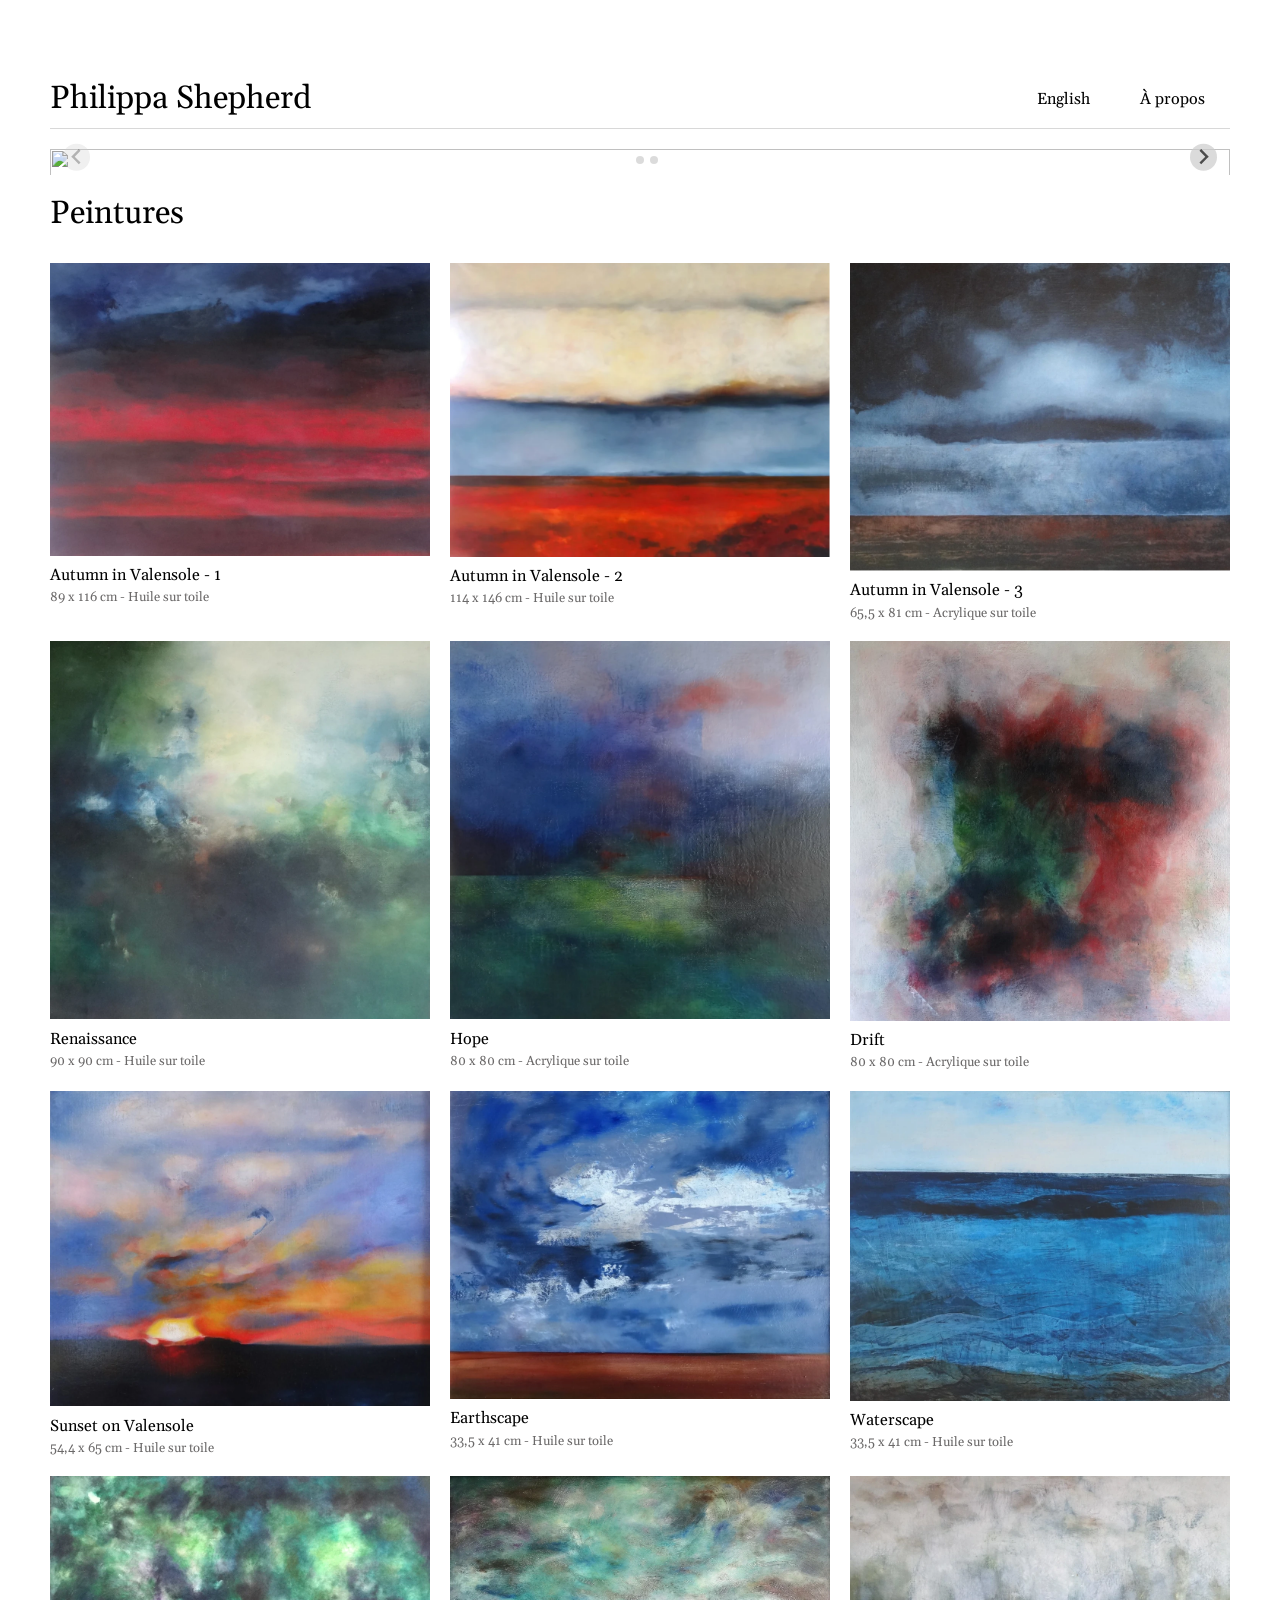
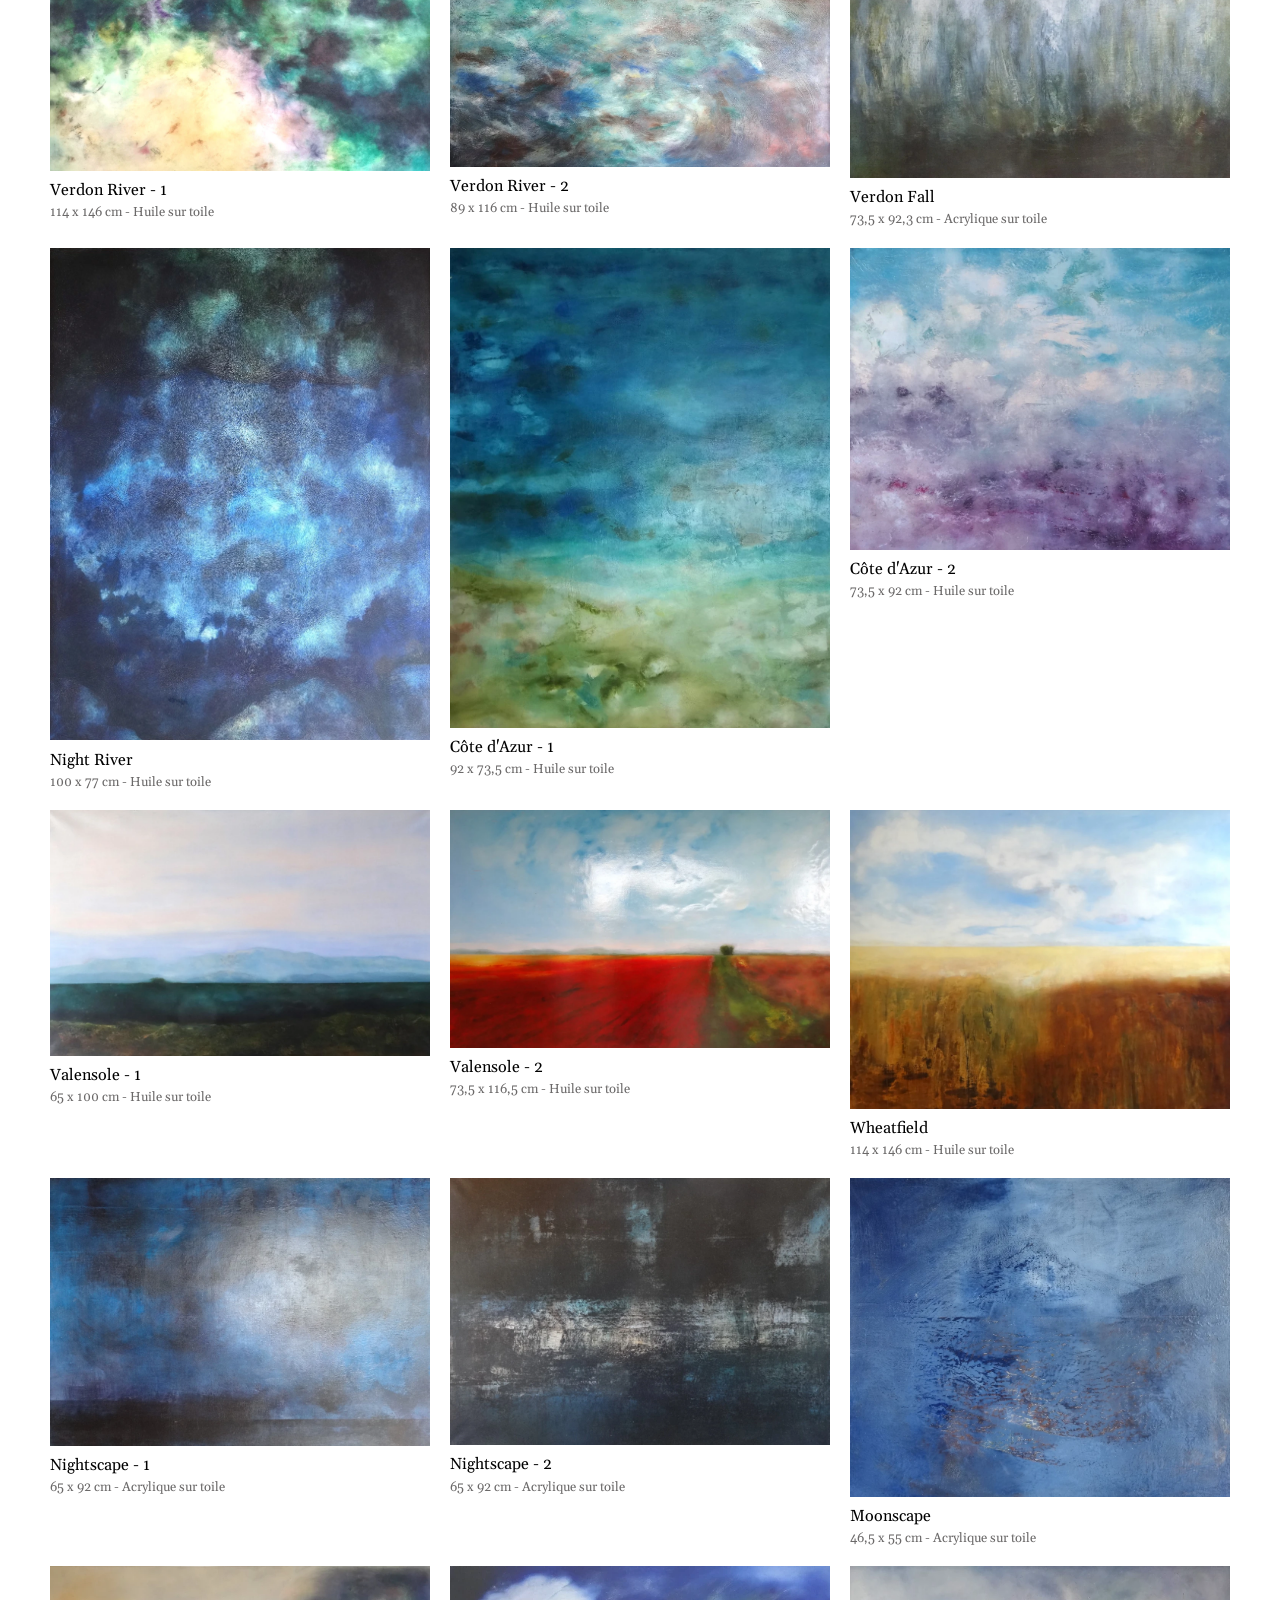
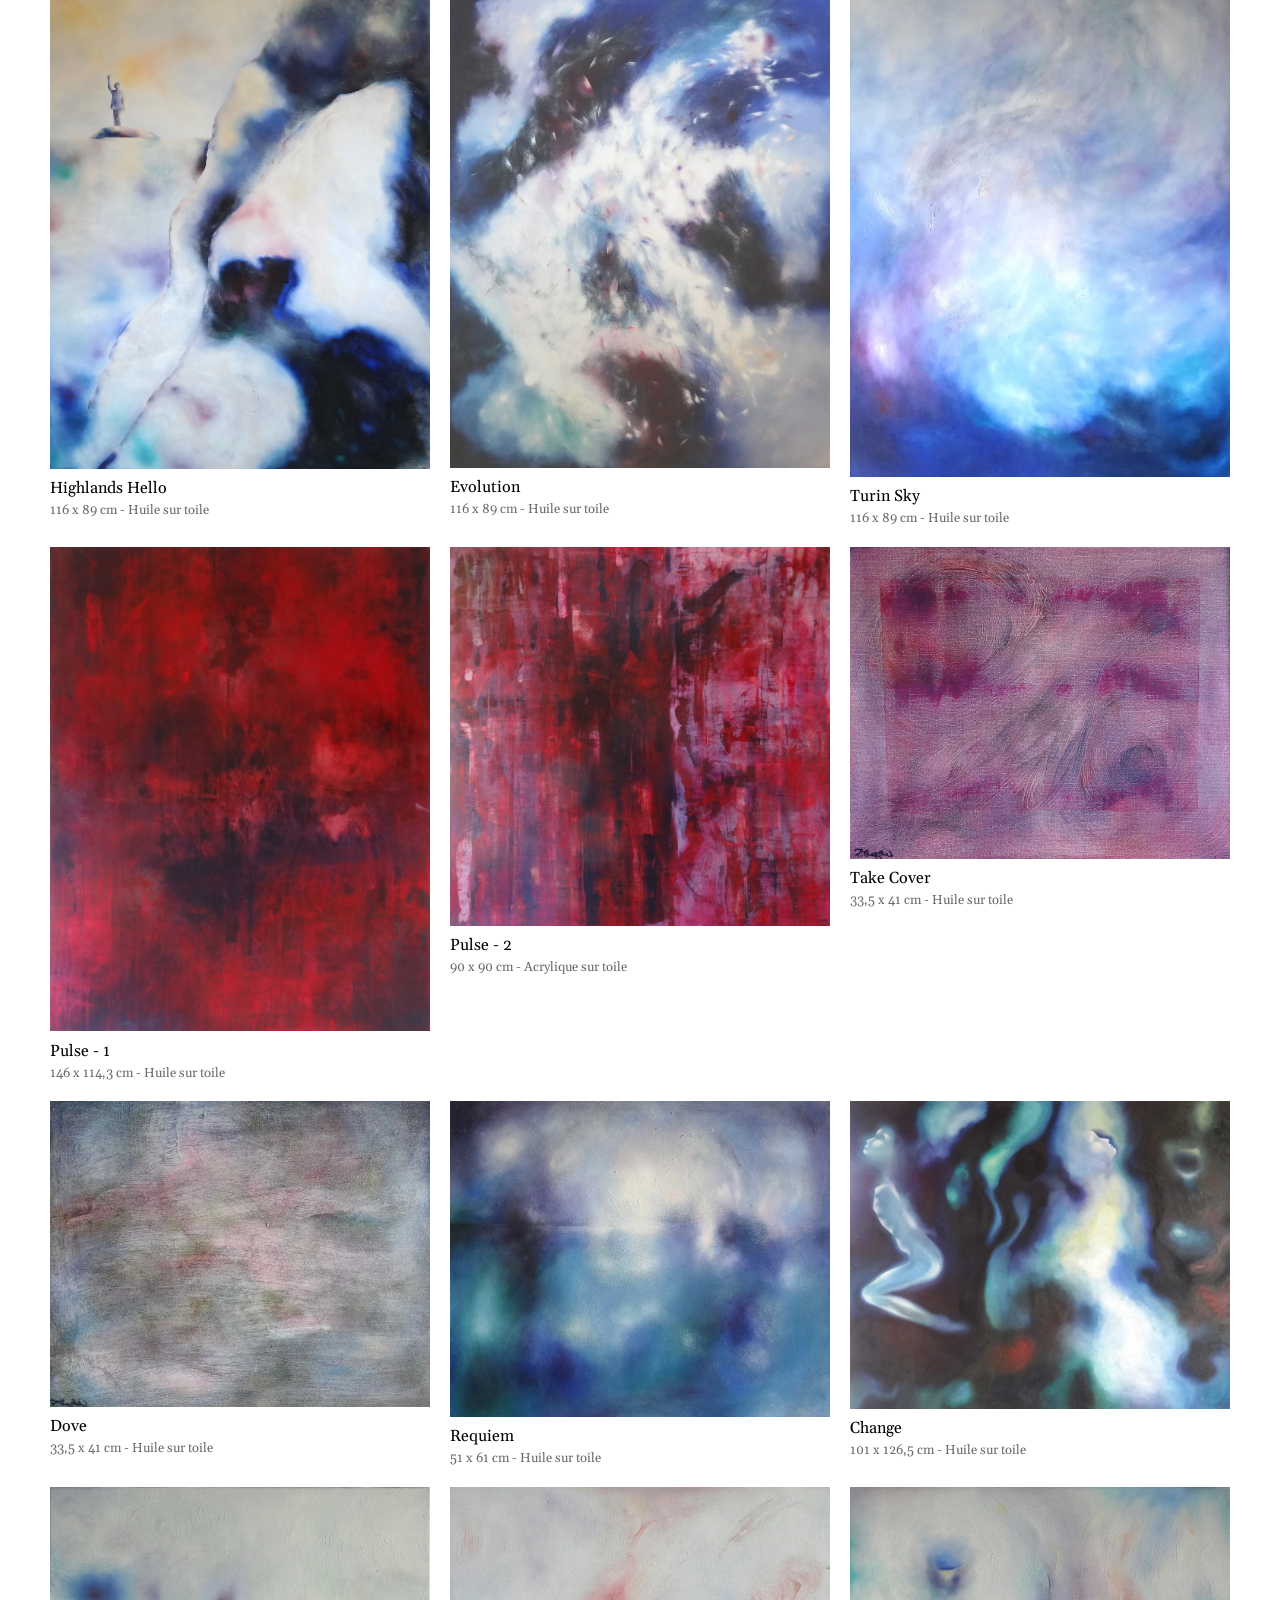
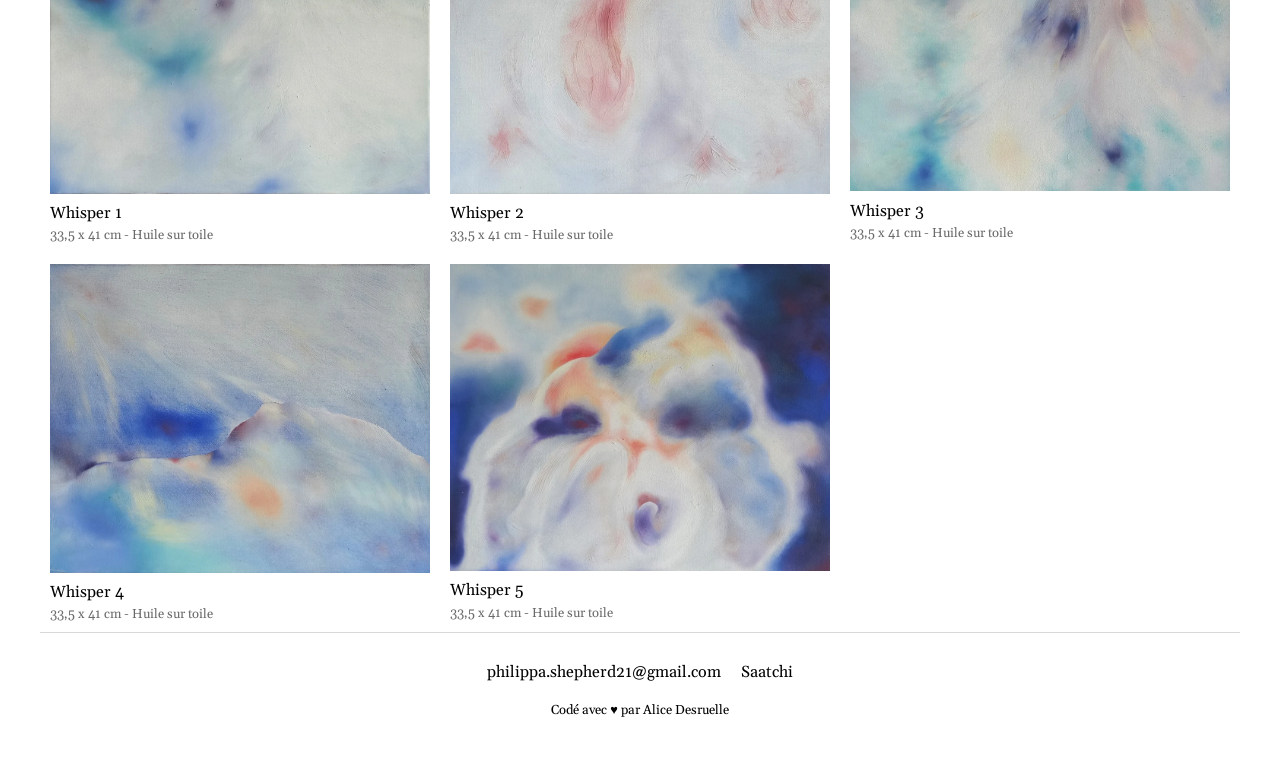
==== docs/index.html @ d7d8f975 "first commit" ====
<!DOCTYPE HTML>
<html>
	<head>

		<!-- type de document, encodage des caractères -->
		<meta http-equiv="content-type" content="text/html; charset=utf-8">

		<!-- texte de description affiché par les moteurs de recherche -->
		<meta name="description" content="Philippa Shepherd, artiste peintre, crée des œuvres mêlant la nature et l'émotion.">

		<!-- ne pas empêcher le référencement -->
		<meta name="robots" content="index,follow">

		<meta property="og:title" content="Philippa Shepherd | Artiste">
		<meta property="og:description" content="Philippa Shepherd, artiste peintre, crée des œuvres mêlant la nature et l'émotion.">

		<!-- pour les mobiles -->
		<meta name="viewport" content="width=device-width, user-scalable=yes, initial-scale=1.0" />

		<!-- titre affiché dans l'onglet du navigateur et sur les moteurs de recherche -->
		<title>Philippa Shepherd | Artiste Peintre</title>

		<link rel="stylesheet" href="css/style.css">
		<link rel="stylesheet" href="splide-4.1.3/splide-4.1.3/dist/css/splide.min.css">

		<!-- liens vers les fichiers et librairies JavaScript -->
		<script src="js/jquery-3.7.1.min.js"></script>
		<script src="js/script.js"></script>
		<script src="splide-4.1.3/splide-4.1.3/dist/js/splide.min.js"></script>
	</head>

	<body>

		<a id="top"></a>

		<header>
			<h1>Philippa Shepherd</h1>
			<menu class="menu_accueil">
				<li><a class="menu-item" href="en_index.html">English</a></li>
				<li><a class="menu-item" href="a_propos.html">À propos</a></li>
			</menu>
		</header>

		<main>
			<section id="image-carousel" class="splide" aria-label="Beautiful Images">
			  	<div class="splide__track">
					<ul class="splide__list">
						<li class="splide__slide">
							<img src="images/visuel1.jpg" alt="">
						</li>
						<li class="splide__slide">
							<img src="images/visuel2.jpg" alt="">
						</li>
						<li class="splide__slide">
							<img src="images/visuel3.jpg" alt="">
						</li>
					</ul>
			  </div>
			</section>

			<script>
				
  				new Splide( '#image-carousel' ).mount();
			</script>
			<h1 class="title">Peintures</h1>
			<section class="grille">

				
				<div class="container">
					<img class="grille-item" src="images/visuel_11/visuel_1.webp">
					<div class="text">Autumn in Valensole - 1</div>
					<div class="little-text">89 x 116 cm - Huile sur toile</div>
				</div>
				<div class="container">
					<img class="grille-item" src="images/visuel_1/visuel_1.webp">
					<div class="text">Autumn in Valensole - 2</div>
					<div class="little-text">114 x 146 cm - Huile sur toile</div>
				</div>
				<div class="container">
					<img class="grille-item" src="images/visuel_2/visuel_1.webp">
					<div class="text">Autumn in Valensole - 3</div>
					<div class="little-text">65,5 x 81 cm - Acrylique sur toile</div>
				</div>
				<div class="container">
					<img class="grille-item" src="images/visuel_7/visuel_1.webp">
					<div class="text">Renaissance</div>
					<div class="little-text">90 x 90 cm - Huile sur toile</div>
				</div>
				<div class="container">
					<img class="grille-item" src="images/visuel_22/visuel_1.webp">
					<div class="text">Hope</div>
					<div class="little-text">80 x 80 cm - Acrylique sur toile</div>
				</div>
				<div class="container">
					<img class="grille-item" src="images/visuel_23/visuel_1.webp">
					<div class="text">Drift</div>
					<div class="little-text">80 x 80 cm - Acrylique sur toile</div>
				</div>
				<div class="container">
					<img class="grille-item" src="images/visuel_19/visuel_1.webp">
					<div class="text">Sunset on Valensole</div>
					<div class="little-text">54,4 x 65 cm - Huile sur toile</div>
				</div>
				<div class="container">
					<img class="grille-item" src="images/visuel_12/visuel_1.webp">
					<div class="text">Earthscape</div>
					<div class="little-text">33,5 x 41 cm - Huile sur toile</div>
				</div>
				<div class="container">
					<img class="grille-item" src="images/visuel_13/visuel_1.webp">
					<div class="text">Waterscape</div>
					<div class="little-text">33,5 x 41 cm - Huile sur toile</div>
				</div>
				
				<div class="container">
					<img class="grille-item" src="images/visuel_37/visuel_1.webp">
					<div class="text">Verdon River - 1</div>
					<div class="little-text">114 x 146 cm - Huile sur toile</div>
				</div>
				<div class="container">
					<img class="grille-item" src="images/visuel_38/visuel_1.webp">
					<div class="text">Verdon River - 2</div>
					<div class="little-text">89 x 116 cm - Huile sur toile</div>
				</div>
				<div class="container">
					<img class="grille-item" src="images/visuel_10/visuel_1.webp">
					<div class="text">Verdon Fall</div>
					<div class="little-text">73,5 x 92,3 cm - Acrylique sur toile</div>
				</div>
				<div class="container">
					<img class="grille-item" src="images/visuel_36/visuel_1.webp">
					<div class="text">Night River</div>
					<div class="little-text">100 x 77 cm - Huile sur toile</div>
				</div>
				
				<div class="container">
					<img class="grille-item" src="images/visuel_17/visuel_1.webp">
					<div class="text">Côte d'Azur - 1</div>
					<div class="little-text">92 x 73,5 cm - Huile sur toile</div>
				</div>
				<div class="container">
					<img class="grille-item" src="images/visuel_9/visuel_1.webp">
					<div class="text">Côte d'Azur - 2</div>
					<div class="little-text">73,5 x 92 cm - Huile sur toile</div>
				</div>
				<div class="container">
					<img class="grille-item" src="images/visuel_25/visuel_1.webp">
					<div class="text">Valensole - 1</div>
					<div class="little-text">65 x 100 cm - Huile sur toile</div>
				</div>
				<div class="container">
					<img class="grille-item" src="images/visuel_26/visuel_1.webp">
					<div class="text">Valensole - 2</div>
					<div class="little-text">73,5 x 116,5 cm - Huile sur toile</div>
				</div>
				<div class="container">
					<img class="grille-item" src="images/visuel_39/visuel_1.webp">
					<div class="text">Wheatfield</div>
					<div class="little-text">114 x 146 cm - Huile sur toile</div>
				</div>
				<div class="container">
					<img class="grille-item" src="images/visuel_5/visuel_1.webp">
					<div class="text">Nightscape - 1</div>
					<div class="little-text">65 x 92 cm - Acrylique sur toile</div>
				</div>
				<div class="container">
					<img class="grille-item" src="images/visuel_6/visuel_1.webp">
					<div class="text">Nightscape - 2</div>
					<div class="little-text">65 x 92 cm - Acrylique sur toile</div>
				</div>
				<div class="container">
					<img class="grille-item" src="images/visuel_28/visuel_1.webp">
					<div class="text">Moonscape</div>
					<div class="little-text">46,5 x 55 cm - Acrylique sur toile</div>
				</div>
				<div class="container">
					<img class="grille-item" src="images/visuel_3/visuel_1.webp">
					<div class="text">Highlands Hello</div>
					<div class="little-text">116 x 89 cm - Huile sur toile</div>
				</div>
				<div class="container">
					<img class="grille-item" src="images/visuel_4/visuel_1.webp">
					<div class="text">Evolution</div>
					<div class="little-text">116 x 89 cm - Huile sur toile</div>
				</div>
				<div class="container">
					<img class="grille-item" src="images/visuel_35/visuel_1.webp">
					<div class="text">Turin Sky</div>
					<div class="little-text">116 x 89 cm - Huile sur toile</div>
				</div>
				<div class="container">
					<img class="grille-item" src="images/visuel_18/visuel_1.webp">
					<div class="text">Pulse - 1</div>
					<div class="little-text">146 x 114,3 cm - Huile sur toile</div>
				</div>
				<div class="container">
					<img class="grille-item" src="images/visuel_24/visuel_1.webp">
					<div class="text">Pulse - 2</div>
					<div class="little-text">90 x 90 cm - Acrylique sur toile</div>
				</div>
				<div class="container">
					<img class="grille-item" src="images/visuel_15/visuel_1.webp">
					<div class="text">Take Cover</div>
					<div class="little-text">33,5 x 41 cm - Huile sur toile</div>
				</div>
				<div class="container">
					<img class="grille-item" src="images/visuel_14/visuel_1.webp">
					<div class="text">Dove</div>
					<div class="little-text">33,5 x 41 cm - Huile sur toile</div>
				</div>
				<div class="container">
					<img class="grille-item" src="images/visuel_16/visuel_1.webp">
					<div class="text">Requiem</div>
					<div class="little-text">51 x 61 cm - Huile sur toile</div>
				</div>
				<div class="container">
					<img class="grille-item" src="images/visuel_20/visuel_1.webp">
					<div class="text">Change</div>
					<div class="little-text">101 x 126,5 cm - Huile sur toile</div>
				</div>
				<div class="container">
					<img class="grille-item" src="images/visuel_33/visuel_1.webp">
					<div class="text">Whisper 1</div>
					<div class="little-text">33,5 x 41 cm - Huile sur toile</div>
				</div>
				<div class="container">
					<img class="grille-item" src="images/visuel_29/visuel_1.webp">
					<div class="text">Whisper 2</div>
					<div class="little-text">33,5 x 41 cm - Huile sur toile</div>
				</div>
				<div class="container">
					<img class="grille-item" src="images/visuel_31/visuel_1.webp">
					<div class="text">Whisper 3</div>
					<div class="little-text">33,5 x 41 cm - Huile sur toile</div>
				</div>
				<div class="container">
					<img class="grille-item" src="images/visuel_32/visuel_1.webp">
					<div class="text">Whisper 4</div>
					<div class="little-text">33,5 x 41 cm - Huile sur toile</div>
				</div>
				<div class="container">
					<img class="grille-item" src="images/visuel_30/visuel_1.webp">
					<div class="text">Whisper 5</div>
					<div class="little-text">33,5 x 41 cm - Huile sur toile</div>
				</div>
			</section>
		</main>

		<footer>

			<ul class="footer_links">	
				<li>
					<a href="mailto:philippa.shepherd21@gmail.com" target="_blank">philippa.shepherd21@gmail.com</a>
				</li>
				
				
				<li>
					<a href="https://www.saatchiart.com/en-fr/account/profile/424100" target="_blank">Saatchi</a>
				</li>
			</ul>

			<a class="link_alice" href="https://purple-star-create.github.io/portfolio/" target="_blank">Codé avec &#9829; par Alice Desruelle</a>
		</footer>
		
	</body>
</html>
---- docs/css/style.css ----
/* ----------------------------- */
/* Reset CSS
/* ----------------------------- */

@charset "UTF-8";
html {
  /* on s'arrange pour que 1rem soit égal à 10px */
  font-size: 62.5%;
  /* IE9-IE11 */
  font-size: calc(1em * 0.625);
}

/* la suite du reset permet d'enlever les marges par défaut créées par les navigateurs */
/* et de donner un comportement plus intuitif aux principaux éléments */

html {
  box-sizing: border-box;
}
*,
*:before,
*:after {
  box-sizing: inherit;
}
html, body, div, span, applet, object, iframe,
h1, h2, h3, h4, h5, h6, p, blockquote, pre,
a, abbr, acronym, address, big, cite, code,
del, dfn, em, img, ins, kbd, q, s, samp,
small, strike, strong, sub, sup, tt, var,
b, u, i, center,
dl, dt, dd, ol, ul, li,
fieldset, form, label, legend,
table, caption, tbody, tfoot, thead, tr, th, td,
article, aside, canvas, details, embed, 
figure, figcaption, footer, header, hgroup, 
menu, nav, output, ruby, section, summary,
time, mark, audio, video {
  margin: 0;
  padding: 0;
  border: 0;
  vertical-align: baseline;
}
article, aside, details, figcaption, figure, 
footer, header, hgroup, menu, nav, section {
  display: block;
}
ol, ul, menu {
  list-style: none;
}
blockquote, q {
  quotes: none;
}
blockquote:before, blockquote:after,
q:before, q:after {
  content: '';
  content: none;
}
table {
  border-collapse: collapse;
  border-spacing: 0;
}
img{
  max-width: 100%;
  height: auto;
}
a{
  color: inherit;
  text-decoration: none;
}
h1, h2, h3, h4, h5{
  font-weight: normal;
}
*[role='button']{
	cursor: pointer;
	user-select: none;
}

/* ----------------------------- */
/* TYPO
/* ----------------------------- */

@font-face {
    font-family: 'AUTHENTICSans-60';
    src: url('../fonts/AUTHENTICSans-60.woff') format('woff');
    font-weight: normal;
    font-style: normal;
    font-display: swap;
}

@font-face {
    font-family: 'AUTHENTICSans-90';
    src: url('../fonts/AUTHENTICSans-90.woff') format('woff');
    font-weight: normal;
    font-style: normal;
    font-display: swap;
}

@font-face {
    font-family: 'AUTHENTICSans-130';
    src: url('../fonts/AUTHENTICSans-130.woff') format('woff');
    font-weight: normal;
    font-style: normal;
    font-display: swap;
}

@font-face {
    font-family: 'AUTHENTICSans-150';
    src: url('../fonts/AUTHENTICSans-150.woff') format('woff');
    font-weight: normal;
    font-style: normal;
    font-display: swap;
}

@font-face {
    font-family: 'Anton-Regular';
    src: url('../fonts/Anton-Regular.woff') format('woff');
    font-weight: normal;
    font-style: normal;
    font-display: swap;
}

@font-face {
    font-family: 'Gelasio-Regular';
    src: url('../fonts/Gelasio-Regular.woff') format('woff');
    font-weight: normal;
    font-style: normal;
    font-display: swap;
}


/* ----------------------------- */
/* Design général
/* ----------------------------- */

body{
  margin: 40px;
	font-family: 'Gelasio-Regular', Arial, sans-serif;
	font-size: 1.6rem; /* 1.6rem = 16px dans notre cas */
	line-height: 1.2;
}

/* ----------------------------- */
/* LAYOUT - HEADER
/* ----------------------------- */

header{
  display: flex;
  margin: 10px;
  margin-top: 80px;
  border-bottom: 1px solid #d8d8d8;
  align-items: center;
  justify-content: space-between;
}

h1{
  margin-bottom: 10px;
}

.menu_accueil{
  display: flex;
  margin-bottom: 10px;
}

.menu-item{
  margin: 25px;
}

.text{
  margin-top: 5px;
}

.little-text{
  margin-top: 5px;
  font-size: 0.8em;
  color: #6b6969;
}


/* ----------------------------- */
/* LAYOUT - GRID & CAROUSEL
/* ----------------------------- */

.title{
  margin: 10px;
  padding-top: 10px;
}

.grille{
  margin-top: 20px;
  display: grid;
  grid-template-columns: 1fr 1fr 1fr;
}

.container{
  margin: 10px;
}

#image-carousel{
  margin: 10px;
  max-width: 100%;
}

.splide__slide img {
  margin-top: 10px;
  width: 100%;
  height: 100%;
  object-fit: cover;
}

.titre_grille{
  margin: 10px;
}

/* ----------------------------- */
/* LAYOUT - A PROPOS
/* ----------------------------- */

.page_propos{
  display: flex;
  margin-top: 20px;
  margin-left: 10px;
  margin-right: 10px;
  margin-bottom: 10px;
}

.text_propos{
  width: 50vw;
  margin: 20px;
}

.p_propos{
  margin-bottom: 20px;
}

.images_propos{
  max-width: 45vw;
}

.images_propos img{
  width: 95%;
  margin-bottom: 15px;
}

/* ----------------------------- */
/* FOOTER
/* ----------------------------- */

footer{
  border-top: 1px solid #d8d8d8;
}

.footer_links{
  display: flex;
  margin-top: 20px;
  justify-content: center;
  align-items: center;
}

.footer_links li{
  margin: 10px;
}

.link_alice{
  display: flex;
  justify-content: center;
  font-size: 0.8em;
  margin: 10px;
}


/* ----------------------------- */
/* PHONES & SMALL SCREENS
/* ----------------------------- */

@media screen and (max-width: 730px){

  body{
    margin: 20px;
  }

  header{
    margin-top: 10px;
  }

  header h1{
    font-size: 130%;
  }

  .grille{
    margin-top: 20px;
    display: grid;
    grid-template-columns: 1fr ;
  }  

  .page_propos{
    display: flex;
    flex-wrap: wrap;
  }

  .text_propos{
    width: 100vw;
  }

  .images_propos{
    max-width: 100vw;
  }

  .title{
    font-size: 130%;
  }

}
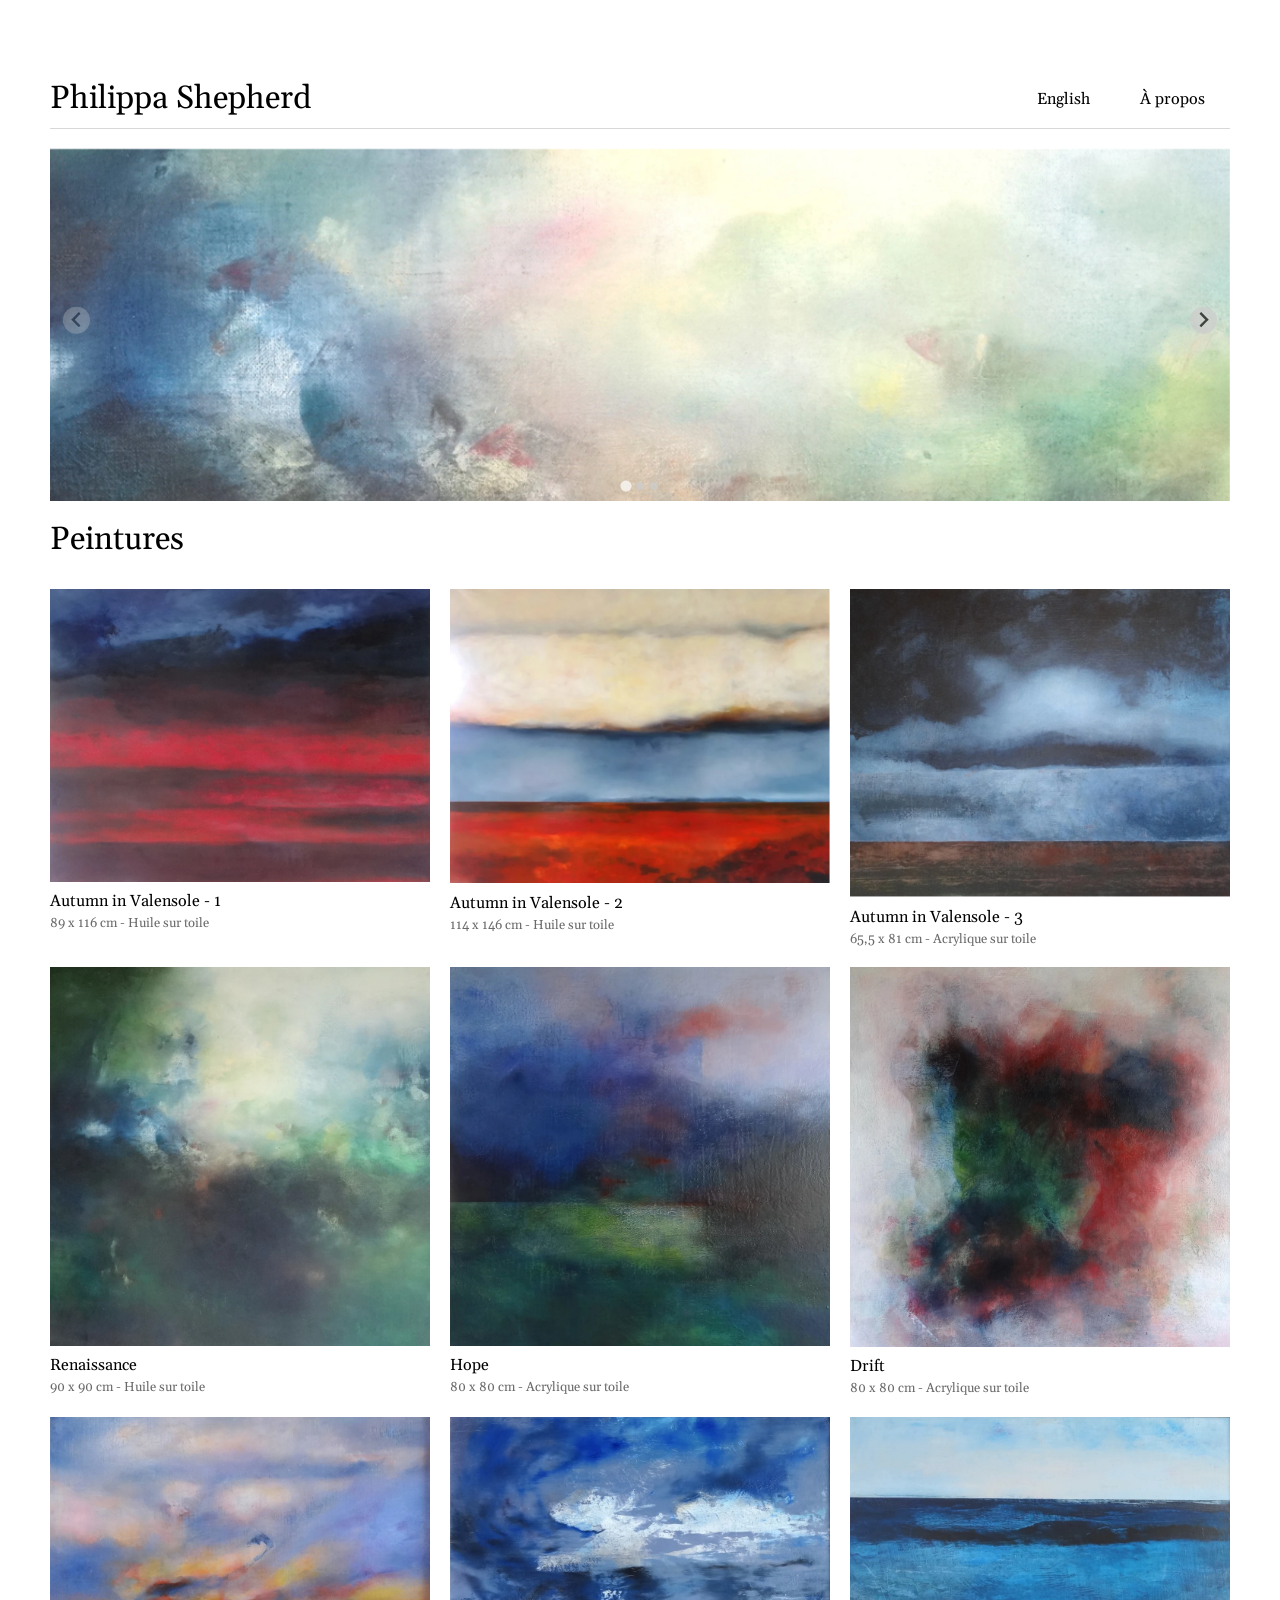
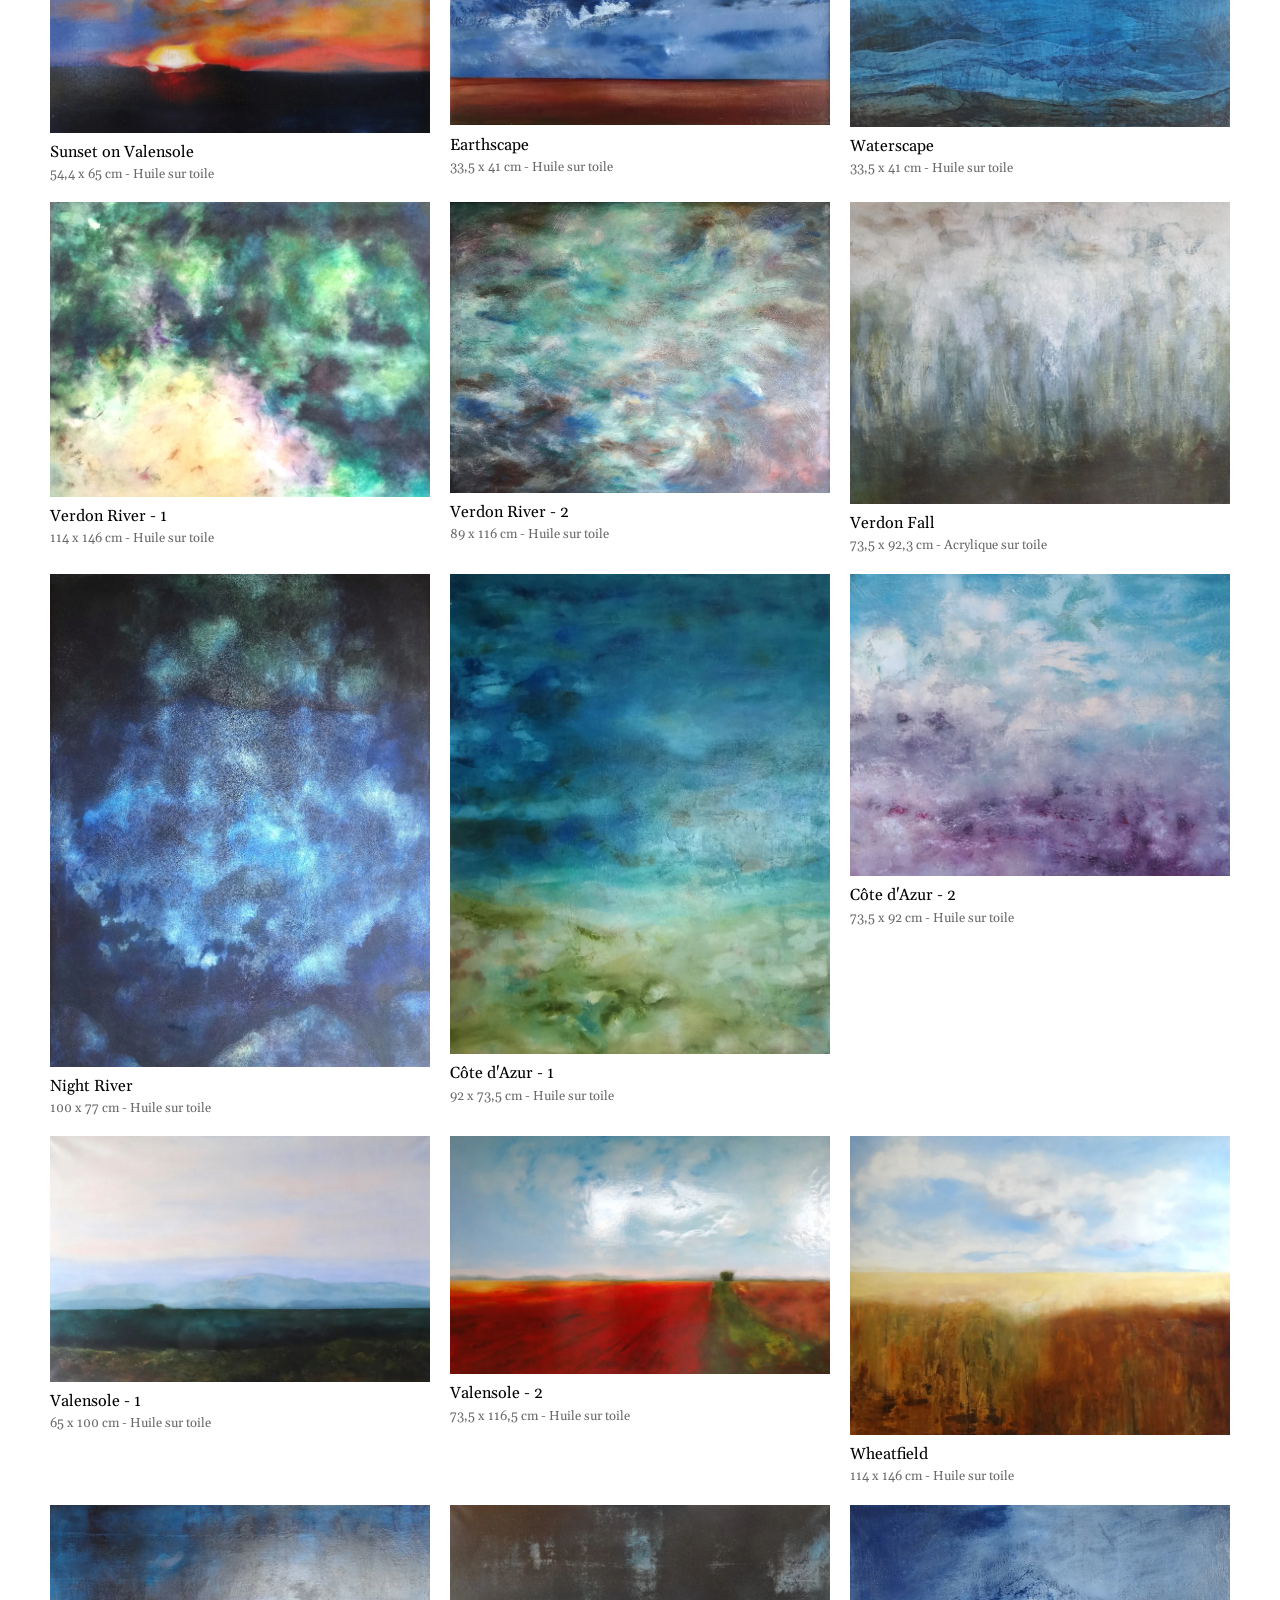
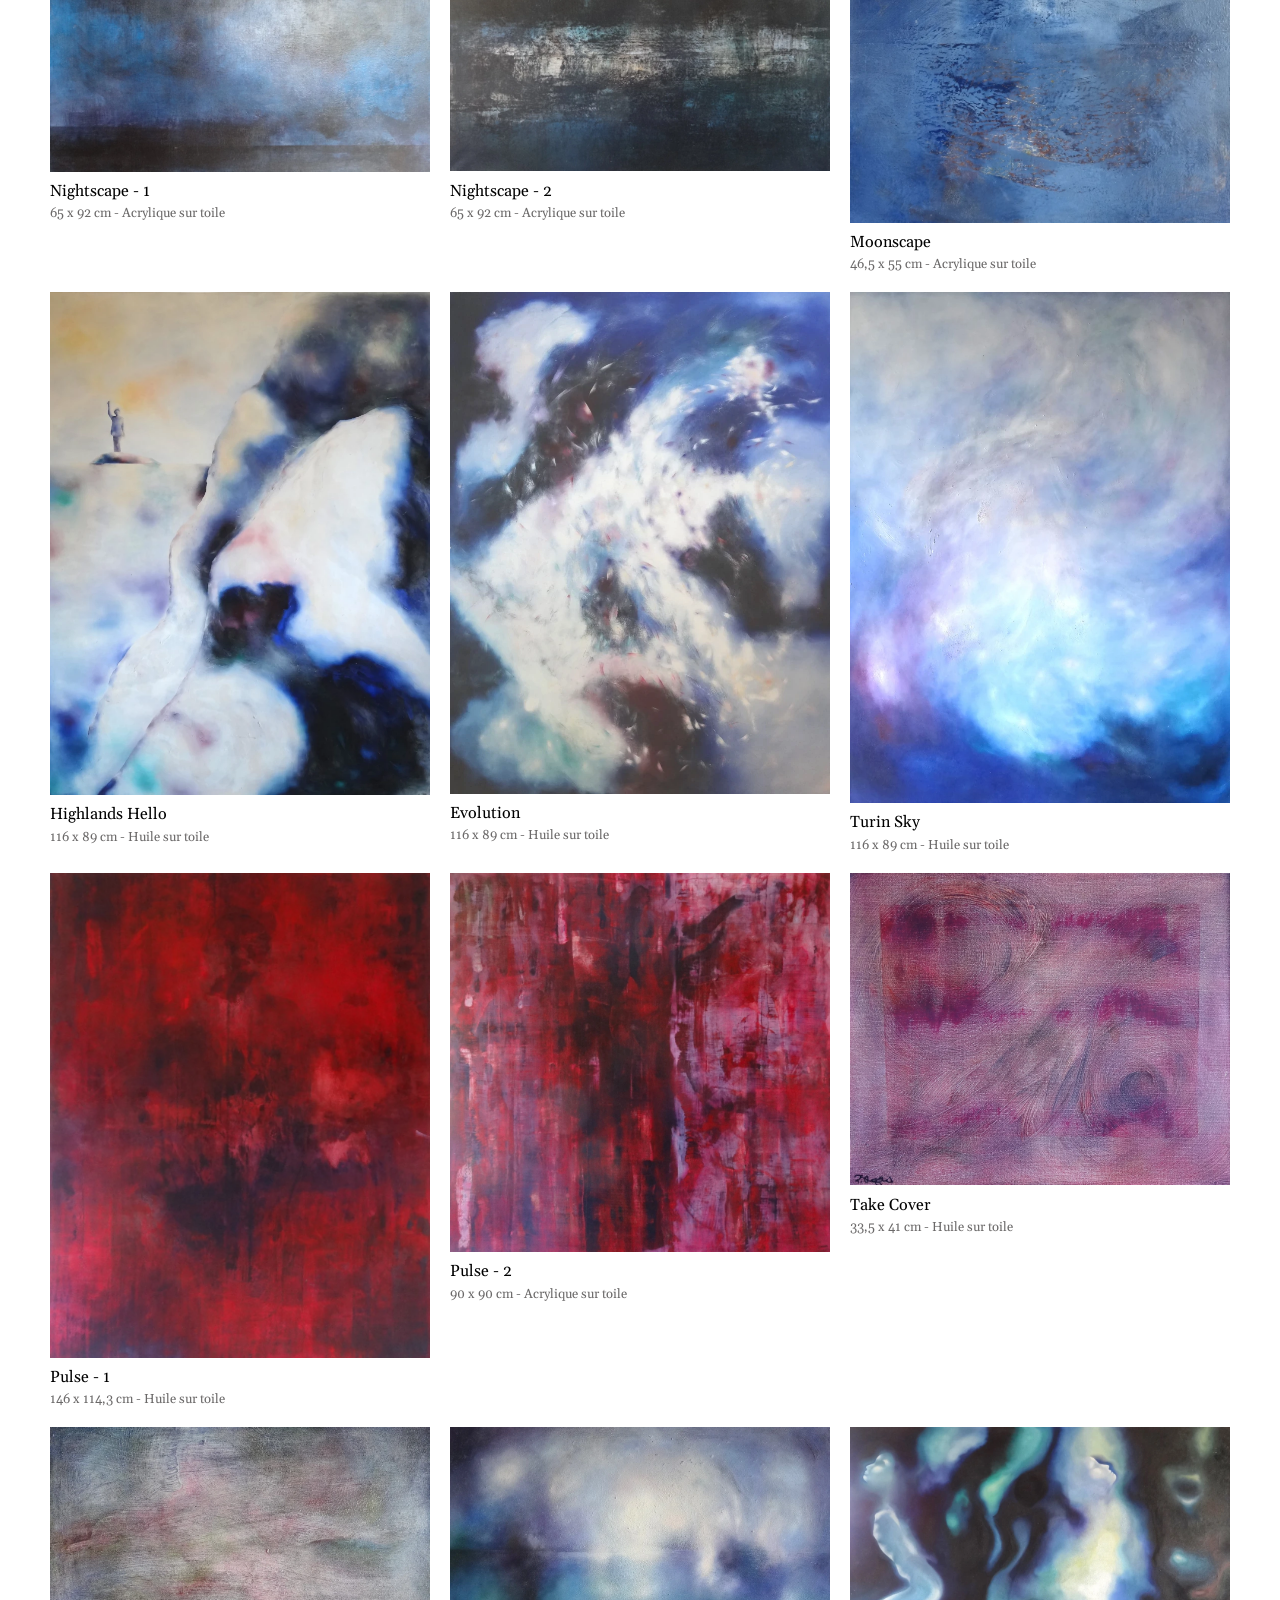
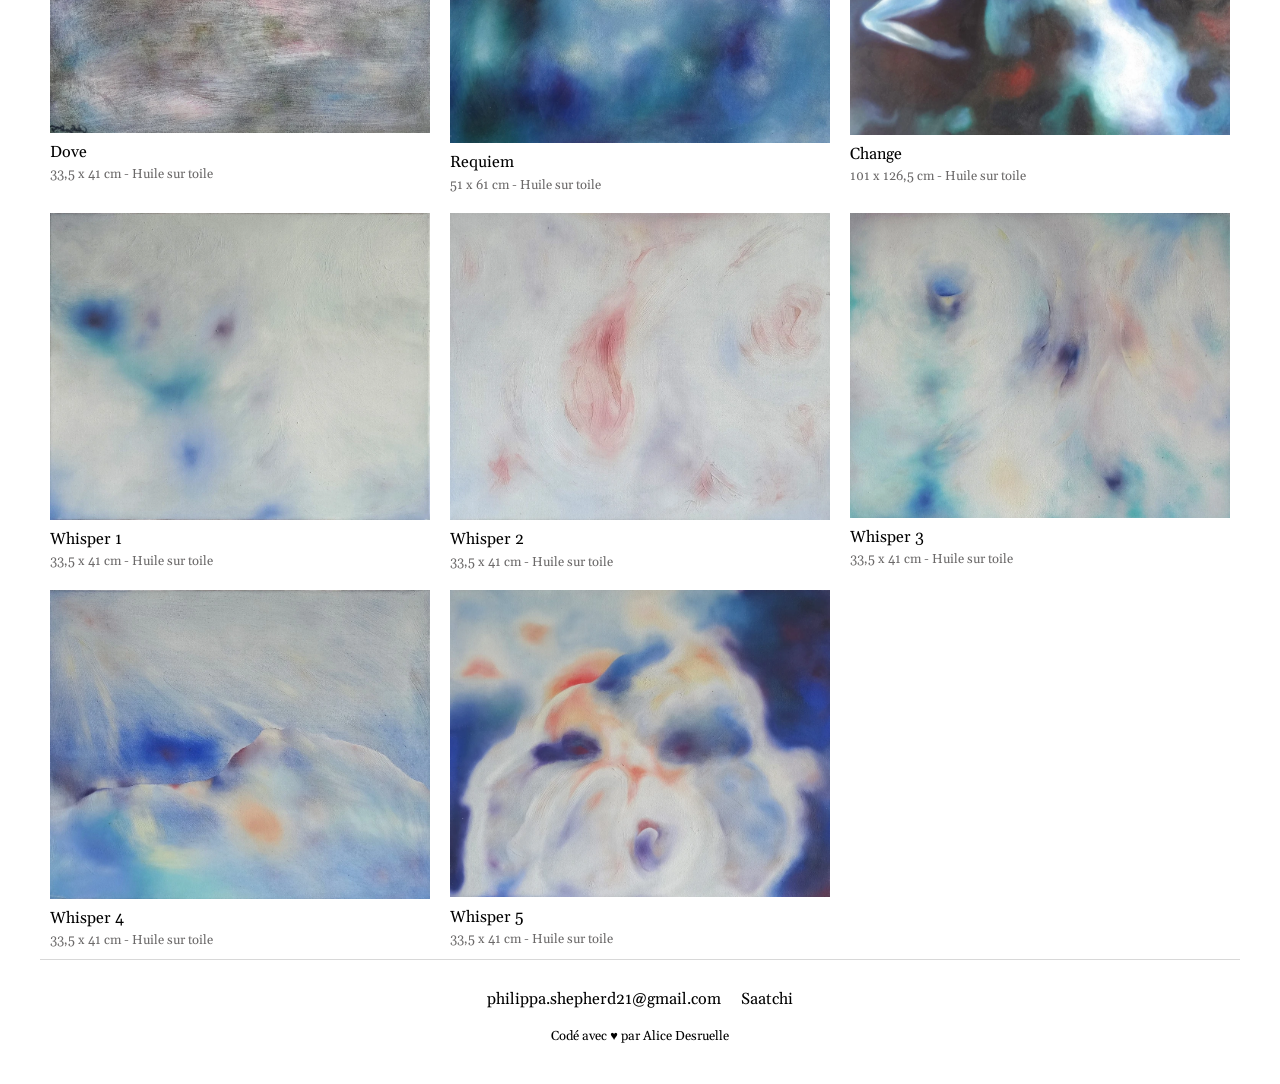
==== commit 00d904bf: "Update carousel images webp" ====
--- a/docs/index.html
+++ b/docs/index.html
@@ -46,13 +46,13 @@
 			  	<div class="splide__track">
 					<ul class="splide__list">
 						<li class="splide__slide">
-							<img src="images/visuel1.jpg" alt="">
+							<img src="images/visuel1.webp" alt="">
 						</li>
 						<li class="splide__slide">
-							<img src="images/visuel2.jpg" alt="">
+							<img src="images/visuel2.webp" alt="">
 						</li>
 						<li class="splide__slide">
-							<img src="images/visuel3.jpg" alt="">
+							<img src="images/visuel3.webp" alt="">
 						</li>
 					</ul>
 			  </div>
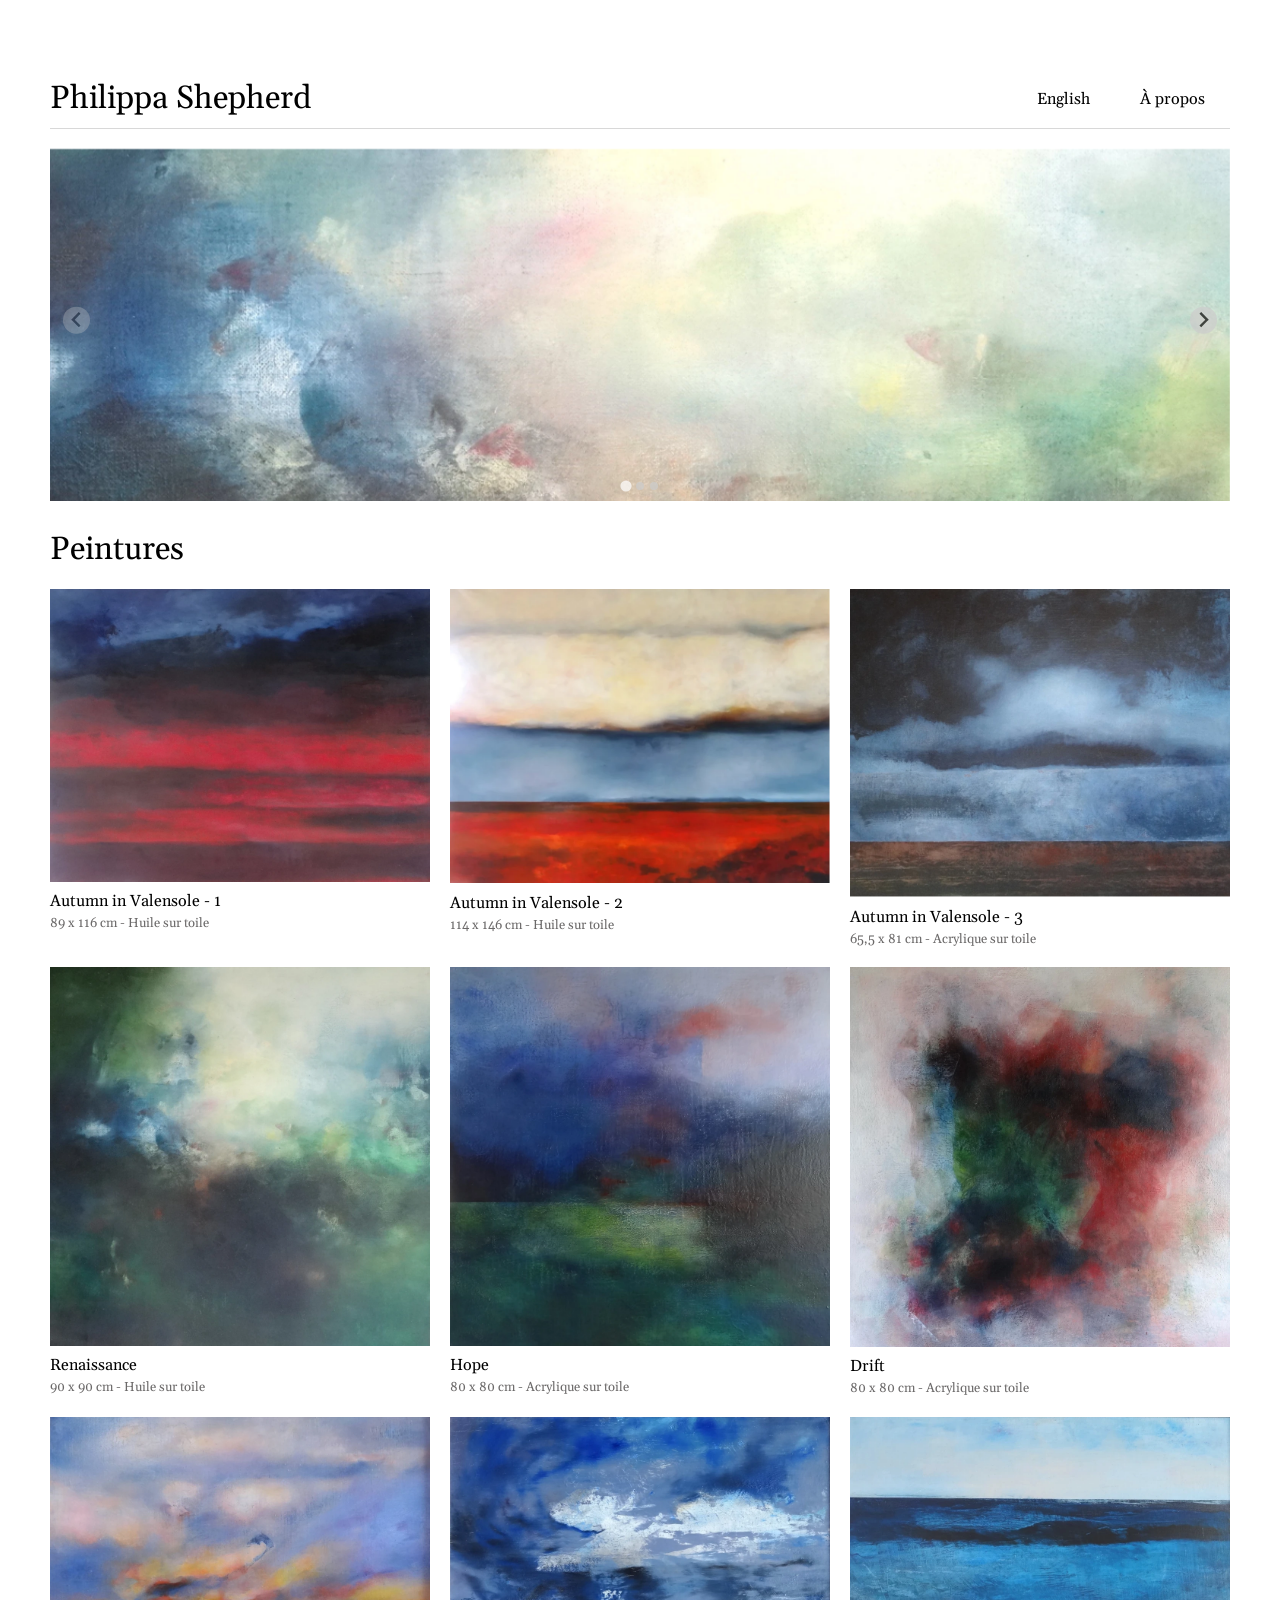
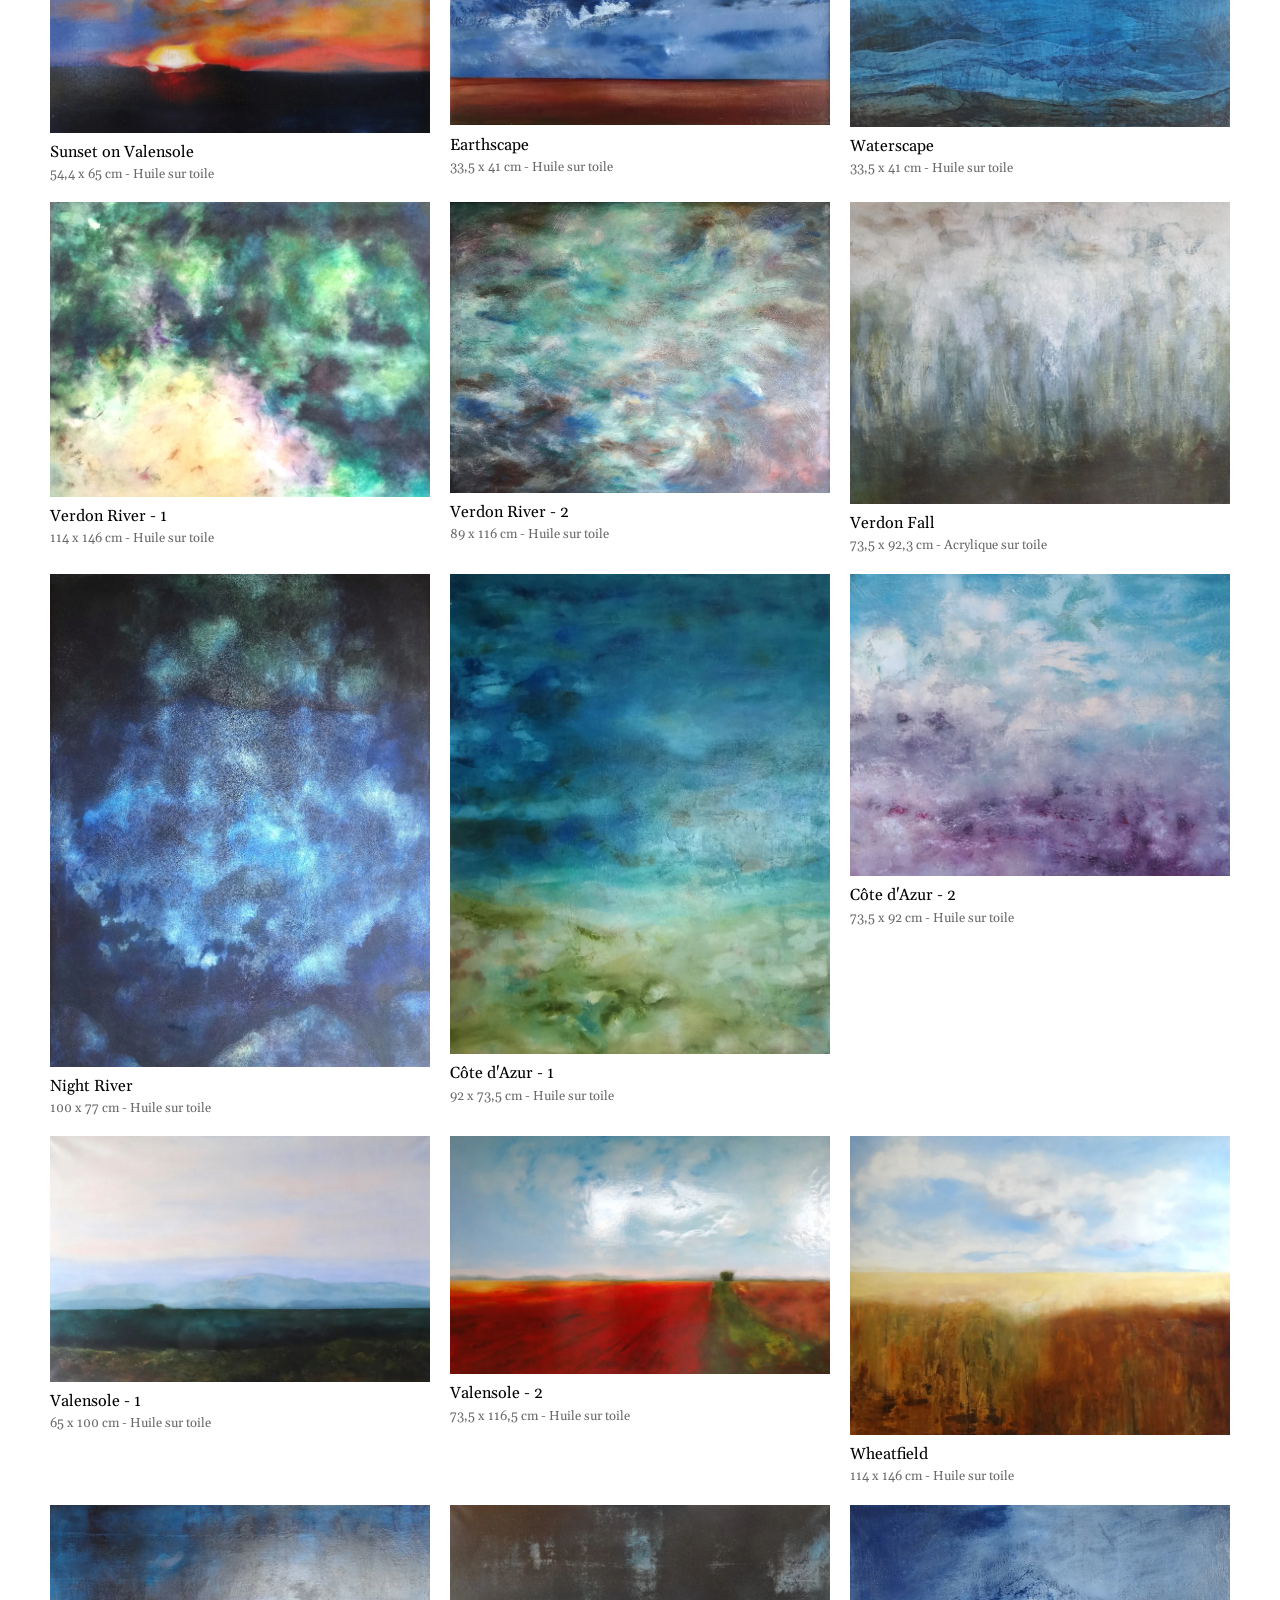
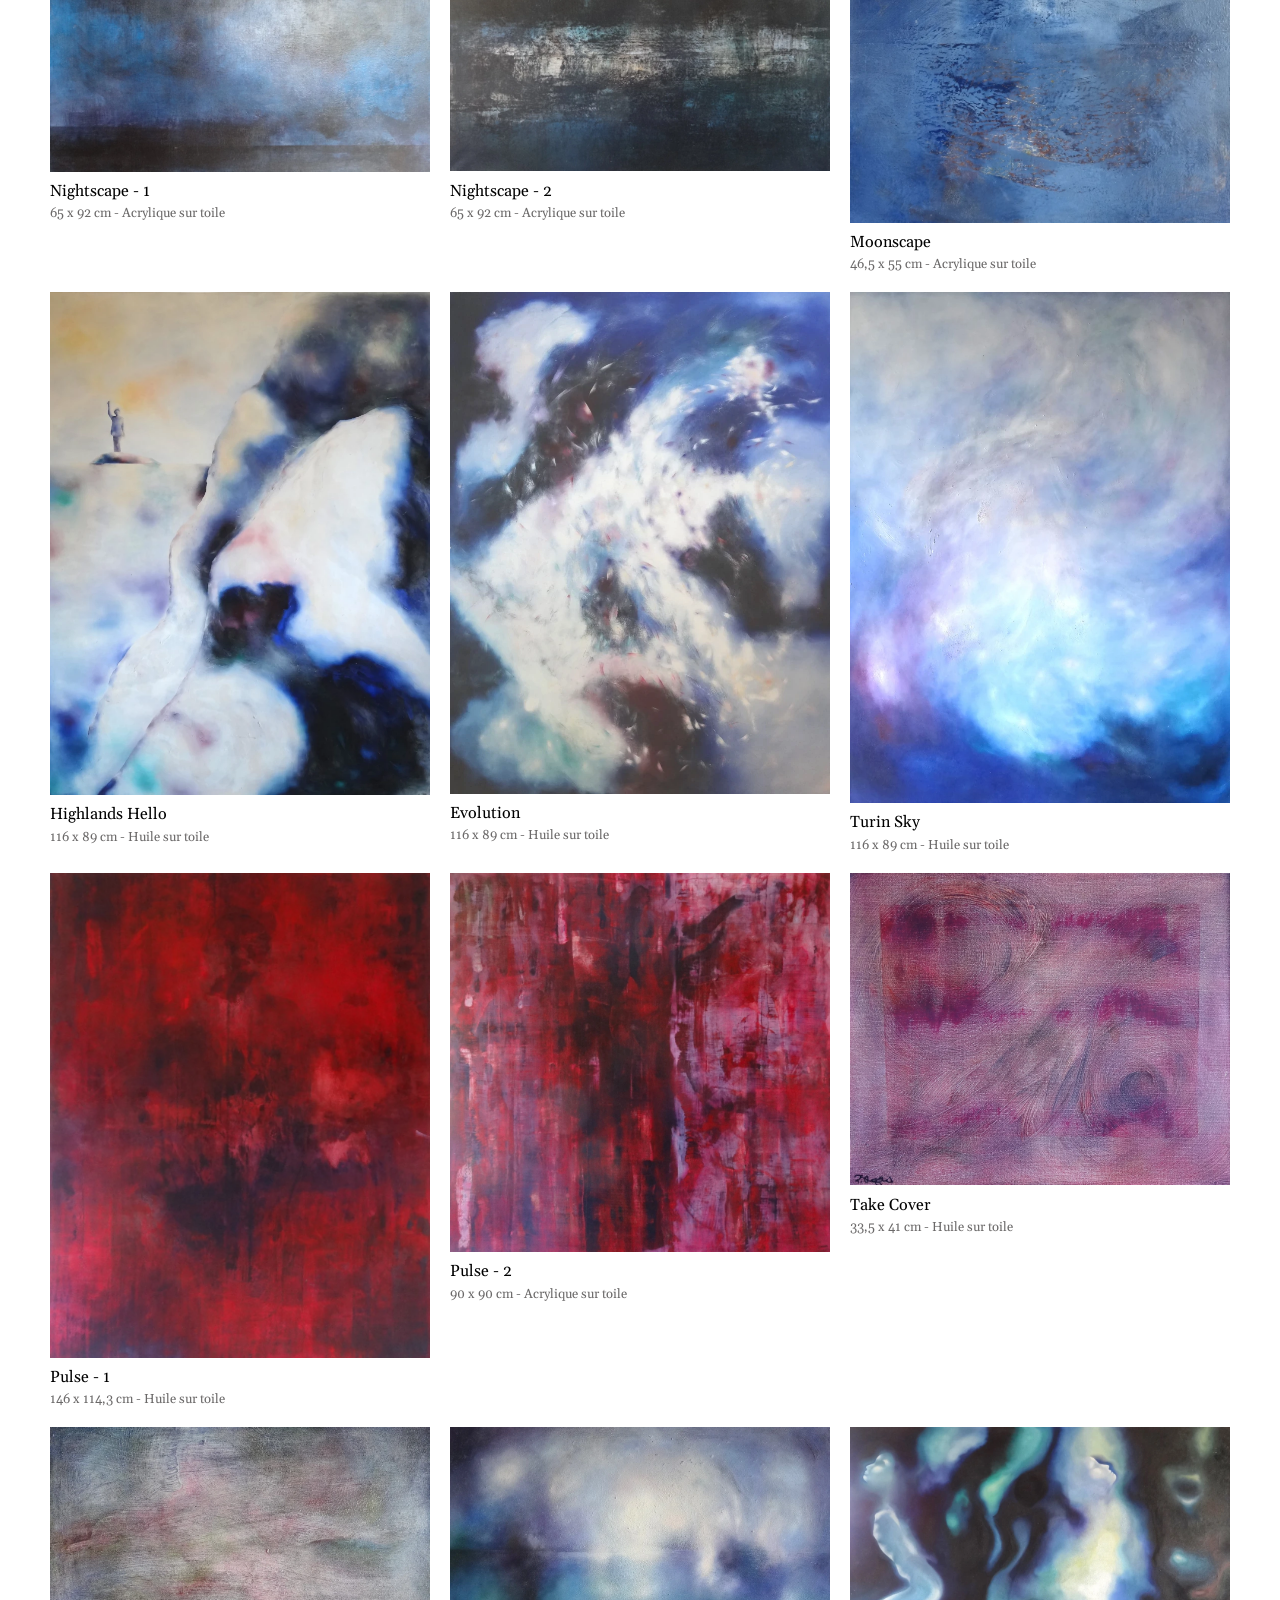
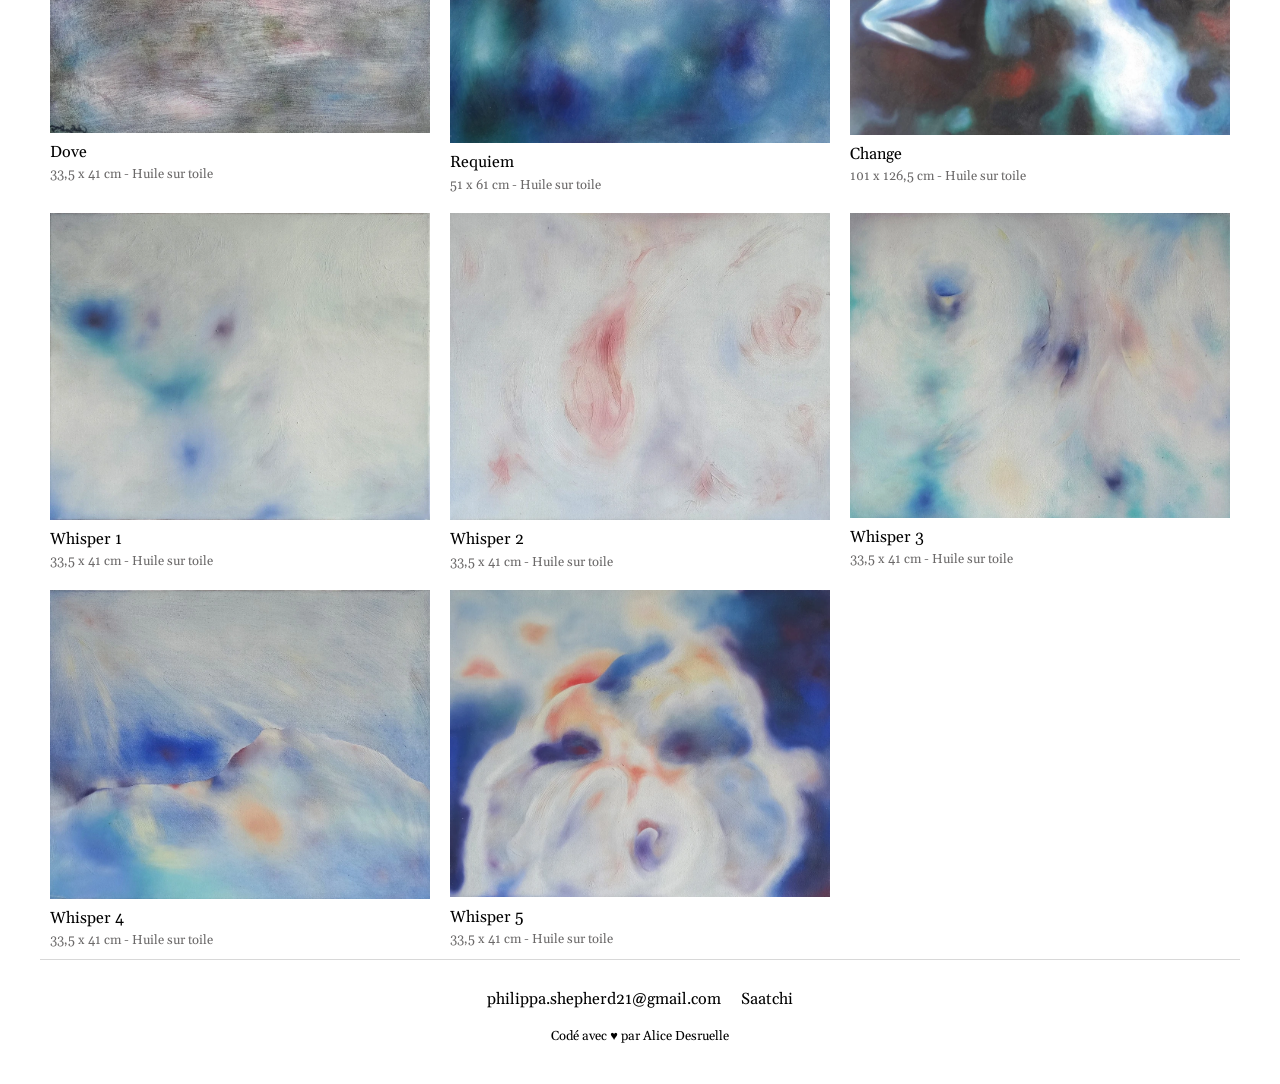
==== commit 1042e9f0: "added better text for "about" page + icon" ====
--- a/docs/index.html
+++ b/docs/index.html
@@ -19,6 +19,7 @@
 
 		<!-- titre affiché dans l'onglet du navigateur et sur les moteurs de recherche -->
 		<title>Philippa Shepherd | Artiste Peintre</title>
+		<link rel="icon" href="images/icon.webp" type="image/webp">
 
 		<link rel="stylesheet" href="css/style.css">
 		<link rel="stylesheet" href="splide-4.1.3/splide-4.1.3/dist/css/splide.min.css">
--- a/docs/css/style.css
+++ b/docs/css/style.css
@@ -151,7 +151,7 @@
   justify-content: space-between;
 }
 
-h1{
+header h1{
   margin-bottom: 10px;
 }
 
@@ -181,11 +181,10 @@
 
 .title{
   margin: 10px;
-  padding-top: 10px;
+  padding-top: 20px;
 }
 
 .grille{
-  margin-top: 20px;
   display: grid;
   grid-template-columns: 1fr 1fr 1fr;
 }
@@ -227,6 +226,19 @@
   margin: 20px;
 }
 
+.p_propos p{
+  padding-bottom: 10px;
+  font-size: 110%;
+}
+
+.p_propos a{
+  font-size: 110%;
+}
+
+.p_propos h1{
+  margin-bottom: 20px;
+}
+
 .p_propos{
   margin-bottom: 20px;
 }
@@ -282,11 +294,14 @@
   }
 
   header h1{
-    font-size: 130%;
+    font-size: 110%;
+  }
+
+  header li{
+    font-size: 90%;
   }
 
   .grille{
-    margin-top: 20px;
     display: grid;
     grid-template-columns: 1fr ;
   }  
@@ -300,12 +315,17 @@
     width: 100vw;
   }
 
+  .p_propos a, .p_propos p{
+   font-size: 110%;
+  }
+
   .images_propos{
     max-width: 100vw;
   }
 
   .title{
     font-size: 130%;
+    padding-top: 10px;
   }
 
 }
